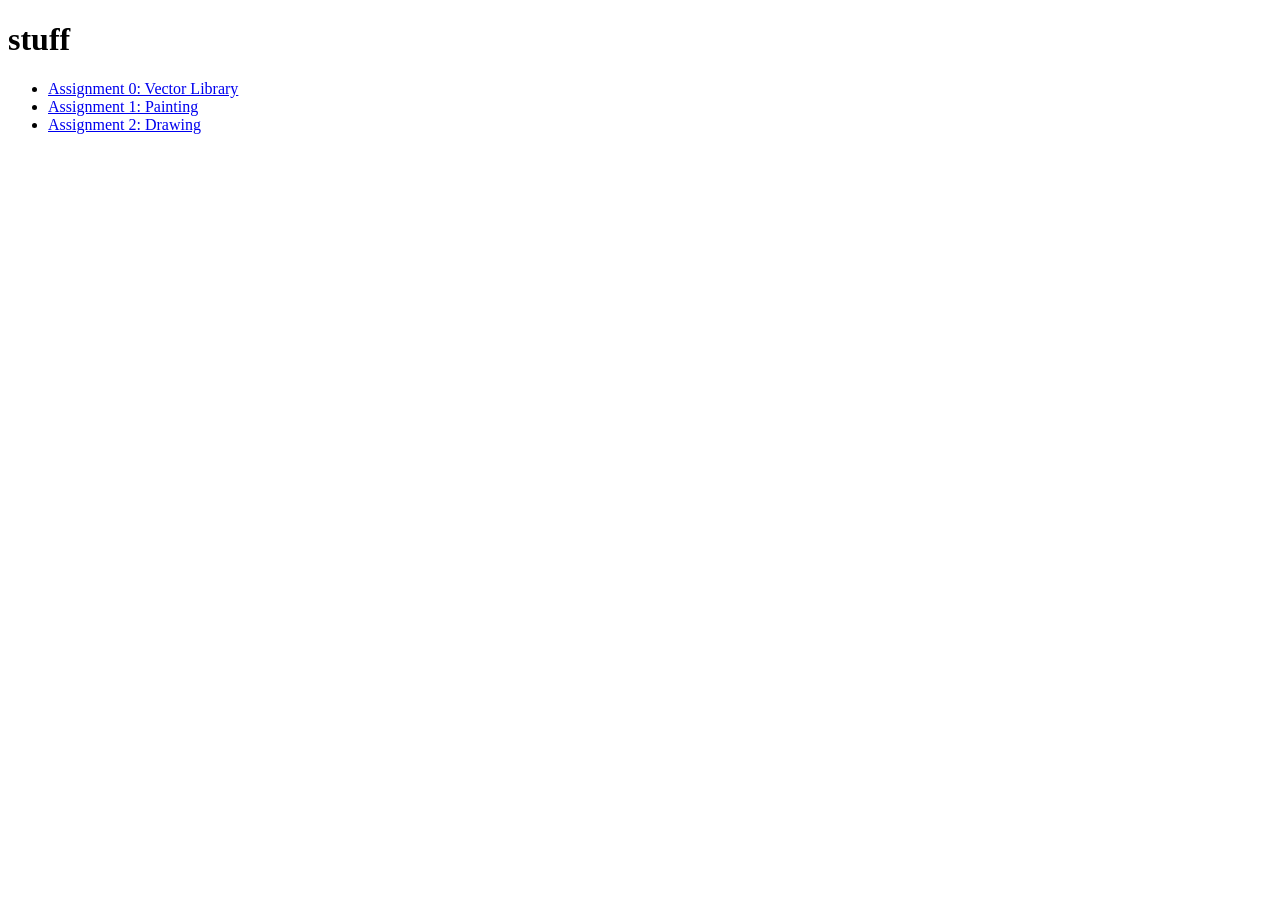
==== index.html @ 28d20697 "complete asgn2" ====
<!DOCTYPE html>
<html>
<head>
    <title>My CSE-160 Assignments</title>
</head>
<body>
    <h1>stuff</h1>
    <ul>
        <!-- Remember to use use relative paths to your html files so it works both locally and on Github Pages -->
        <li><a href="asgn0/asgn0.html">Assignment 0: Vector Library</a></li>
        <li><a href="asgn1/asgn1.html">Assignment 1: Painting</a></li>
        <li><a href="asgn2/asgn2.html">Assignment 2: Drawing</a></li>
        <!-- et cetera. Remember to add a new link for each assignment. -->
        <!-- Feel free to customize your index.html however you want! -->
    </ul>
</body>
</html>
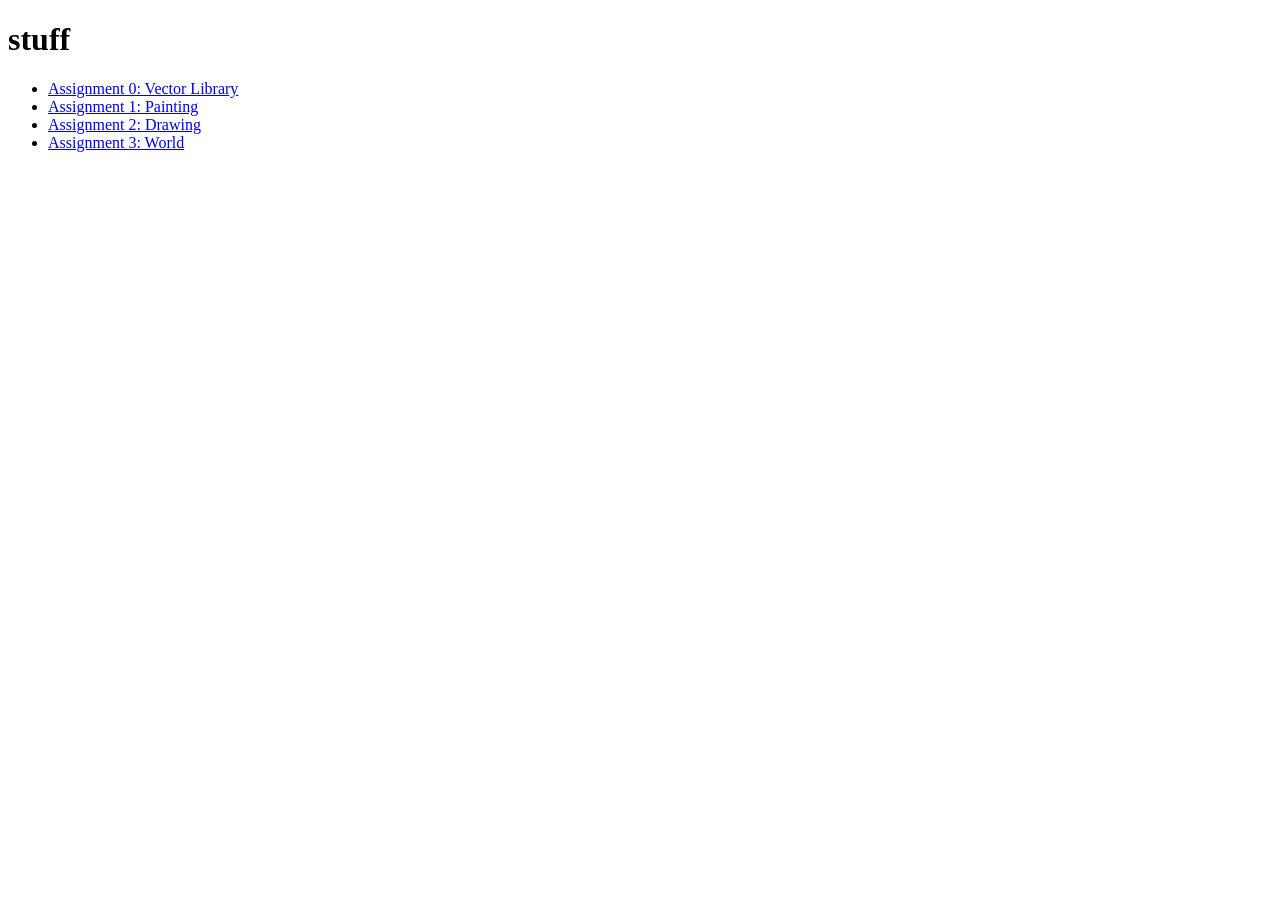
==== commit 189784e9: "completed asgn3" ====
--- a/index.html
+++ b/index.html
@@ -10,7 +10,7 @@
         <li><a href="asgn0/asgn0.html">Assignment 0: Vector Library</a></li>
         <li><a href="asgn1/asgn1.html">Assignment 1: Painting</a></li>
         <li><a href="asgn2/asgn2.html">Assignment 2: Drawing</a></li>
-        <!-- et cetera. Remember to add a new link for each assignment. -->
+        <li><a href="asgn3/World.html">Assignment 3: World</a></li>
         <!-- Feel free to customize your index.html however you want! -->
     </ul>
 </body>
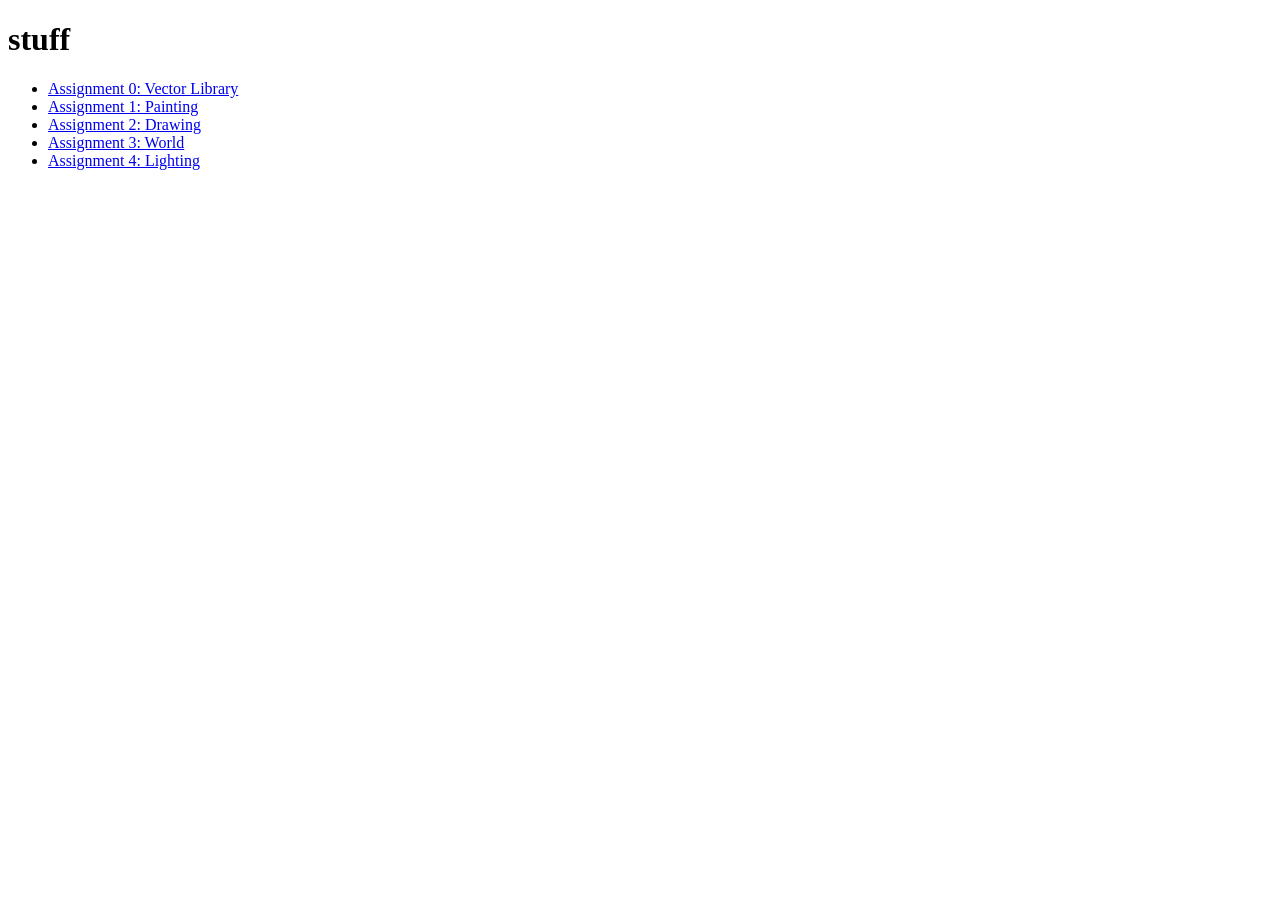
==== commit 68c9f5bf: "Merge pull request #1 from camci122003-code/main asgn 4 completed" ====
--- a/index.html
+++ b/index.html
@@ -11,6 +11,7 @@
         <li><a href="asgn1/asgn1.html">Assignment 1: Painting</a></li>
         <li><a href="asgn2/asgn2.html">Assignment 2: Drawing</a></li>
         <li><a href="asgn3/World.html">Assignment 3: World</a></li>
+        <li><a href="asgn4/asgn4.html">Assignment 4: Lighting</a></li>
         <!-- Feel free to customize your index.html however you want! -->
     </ul>
 </body>
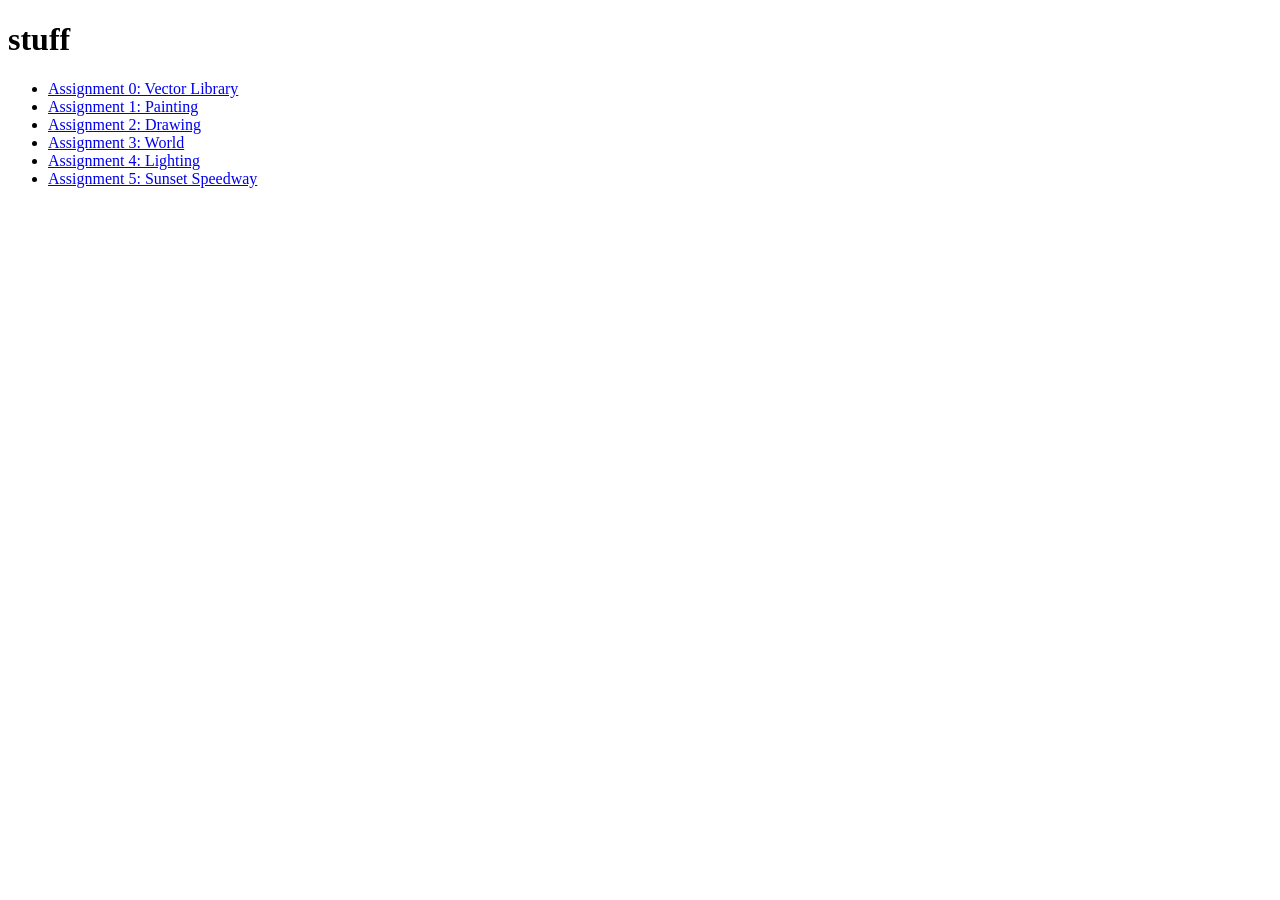
==== commit 2a774ca9: "Update index.html" ====
--- a/index.html
+++ b/index.html
@@ -12,6 +12,7 @@
         <li><a href="asgn2/asgn2.html">Assignment 2: Drawing</a></li>
         <li><a href="asgn3/World.html">Assignment 3: World</a></li>
         <li><a href="asgn4/asgn4.html">Assignment 4: Lighting</a></li>
+        <li><a href="asgn5/race-track-sunset/index.html">Assignment 5: Sunset Speedway</a></li>
         <!-- Feel free to customize your index.html however you want! -->
     </ul>
 </body>
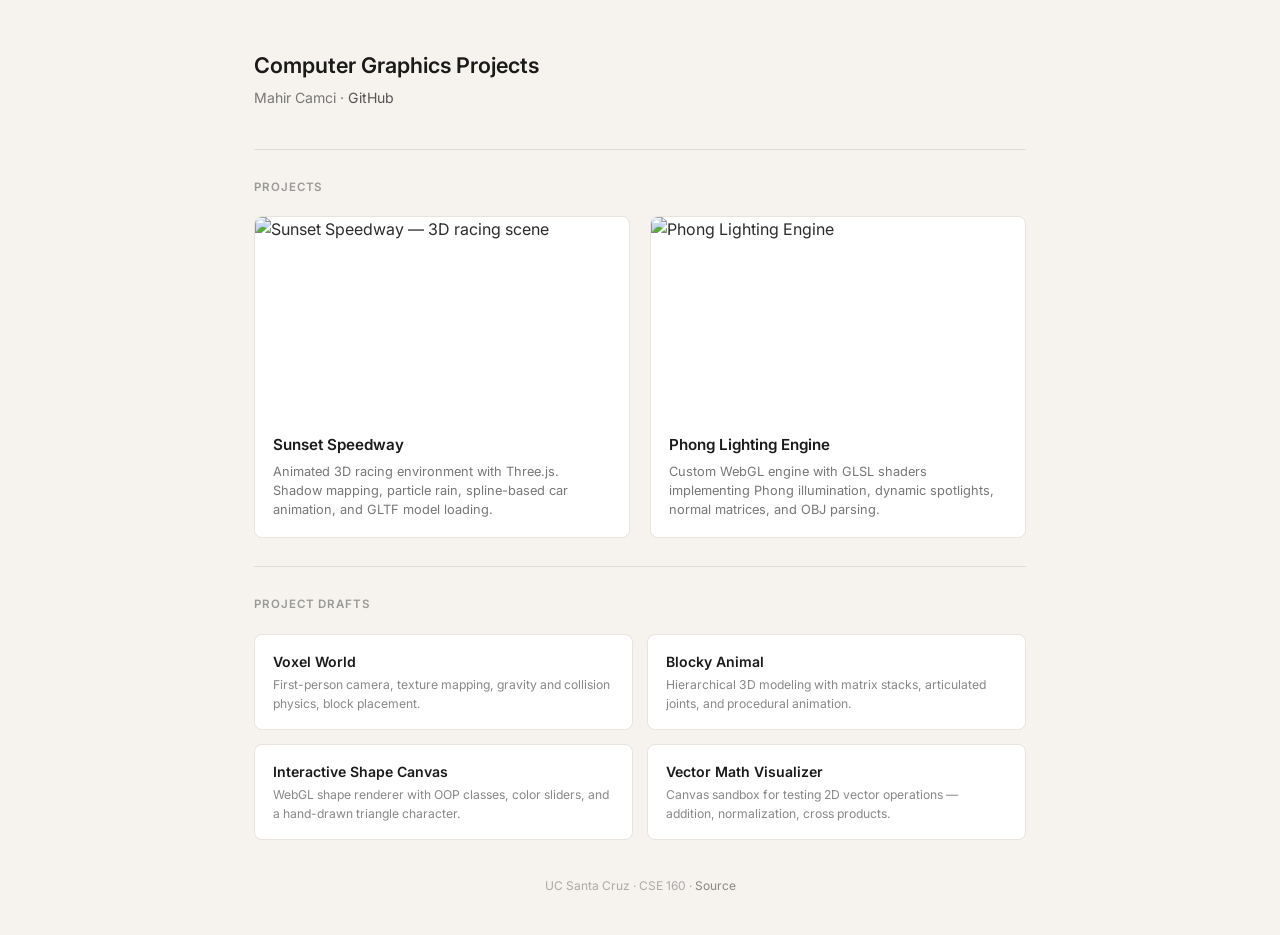
==== commit 94a82f3d: "file names changed and added a main readme" ====
--- a/index.html
+++ b/index.html
@@ -1,19 +1,230 @@
 <!DOCTYPE html>
-<html>
+<html lang="en">
 <head>
-    <title>My CSE-160 Assignments</title>
+  <meta charset="utf-8" />
+  <meta name="viewport" content="width=device-width, initial-scale=1.0" />
+  <title>Mahir Camci — Computer Graphics Projects</title>
+  <link rel="preconnect" href="https://fonts.googleapis.com" />
+  <link rel="preconnect" href="https://fonts.gstatic.com" crossorigin />
+  <link href="https://fonts.googleapis.com/css2?family=Inter:wght@400;500;600&display=swap" rel="stylesheet" />
+  <style>
+    *, *::before, *::after { margin: 0; padding: 0; box-sizing: border-box; }
+
+    body {
+      font-family: 'Inter', sans-serif;
+      background: #f6f3ee;
+      color: #2c2c2c;
+      line-height: 1.6;
+    }
+
+    .container {
+      max-width: 820px;
+      margin: 0 auto;
+      padding: 0 24px;
+    }
+
+    /* ── Header ────────────────────────────── */
+    header {
+      padding: 48px 0 12px;
+    }
+
+    header h1 {
+      font-size: 1.35rem;
+      font-weight: 600;
+      color: #1a1a1a;
+    }
+
+    header p {
+      font-size: 0.88rem;
+      color: #777;
+      margin-top: 4px;
+    }
+
+    header a {
+      color: #555;
+      text-decoration: none;
+    }
+
+    header a:hover { text-decoration: underline; }
+
+    hr {
+      border: none;
+      border-top: 1px solid #e0dcd5;
+      margin: 28px 0;
+    }
+
+    /* ── Section Labels ────────────────────── */
+    .section-label {
+      font-size: 0.72rem;
+      font-weight: 600;
+      text-transform: uppercase;
+      letter-spacing: 0.08em;
+      color: #999;
+      margin-bottom: 20px;
+    }
+
+    /* ── Featured Projects (asgn 4 & 5) ──── */
+    .featured {
+      display: grid;
+      grid-template-columns: 1fr 1fr;
+      gap: 20px;
+      margin-bottom: 16px;
+    }
+
+    .featured-card {
+      text-decoration: none;
+      color: inherit;
+      display: block;
+      border-radius: 8px;
+      overflow: hidden;
+      background: #fff;
+      border: 1px solid #e8e4dd;
+      transition: box-shadow 0.25s, transform 0.25s;
+    }
+
+    .featured-card:hover {
+      transform: translateY(-3px);
+      box-shadow: 0 6px 20px rgba(0,0,0,0.07);
+    }
+
+    .featured-card img {
+      width: 100%;
+      height: 200px;
+      object-fit: cover;
+      display: block;
+    }
+
+    .featured-card-body {
+      padding: 16px 18px 18px;
+    }
+
+    .featured-card-body h3 {
+      font-size: 0.95rem;
+      font-weight: 600;
+      color: #1a1a1a;
+      margin-bottom: 4px;
+    }
+
+    .featured-card-body p {
+      font-size: 0.8rem;
+      color: #777;
+      line-height: 1.5;
+    }
+
+    /* ── Drafts (asgn 0–3) ─────────────────── */
+    .drafts {
+      display: grid;
+      grid-template-columns: 1fr 1fr;
+      gap: 14px;
+      margin-bottom: 16px;
+    }
+
+    .draft-card {
+      text-decoration: none;
+      color: inherit;
+      display: block;
+      padding: 16px 18px;
+      border-radius: 8px;
+      background: #fff;
+      border: 1px solid #e8e4dd;
+      transition: box-shadow 0.25s, transform 0.25s;
+    }
+
+    .draft-card:hover {
+      transform: translateY(-2px);
+      box-shadow: 0 4px 14px rgba(0,0,0,0.06);
+    }
+
+    .draft-card h4 {
+      font-size: 0.88rem;
+      font-weight: 600;
+      color: #1a1a1a;
+      margin-bottom: 3px;
+    }
+
+    .draft-card p {
+      font-size: 0.76rem;
+      color: #888;
+      line-height: 1.5;
+    }
+
+    /* ── Footer ────────────────────────────── */
+    footer {
+      padding: 20px 0 40px;
+      text-align: center;
+      font-size: 0.75rem;
+      color: #aaa;
+    }
+
+    footer a {
+      color: #888;
+      text-decoration: none;
+    }
+
+    footer a:hover { text-decoration: underline; }
+
+    /* ── Responsive ────────────────────────── */
+    @media (max-width: 600px) {
+      .featured, .drafts {
+        grid-template-columns: 1fr;
+      }
+
+      header { padding: 32px 0 8px; }
+    }
+  </style>
 </head>
 <body>
-    <h1>stuff</h1>
-    <ul>
-        <!-- Remember to use use relative paths to your html files so it works both locally and on Github Pages -->
-        <li><a href="asgn0/asgn0.html">Assignment 0: Vector Library</a></li>
-        <li><a href="asgn1/asgn1.html">Assignment 1: Painting</a></li>
-        <li><a href="asgn2/asgn2.html">Assignment 2: Drawing</a></li>
-        <li><a href="asgn3/World.html">Assignment 3: World</a></li>
-        <li><a href="asgn4/asgn4.html">Assignment 4: Lighting</a></li>
-        <li><a href="asgn5/race-track-sunset/index.html">Assignment 5: Sunset Speedway</a></li>
-        <!-- Feel free to customize your index.html however you want! -->
-    </ul>
+  <div class="container">
+    <header>
+      <h1>Computer Graphics Projects</h1>
+      <p>Mahir Camci · <a href="https://github.com/camcimahir/CSE-160" target="_blank" rel="noopener">GitHub</a></p>
+    </header>
+
+    <hr />
+
+    <div class="section-label">Projects</div>
+    <div class="featured">
+      <a href="sunset-speedway/race-track-sunset/index.html" class="featured-card">
+        <img src="images/speedway-preview.png" alt="Sunset Speedway — 3D racing scene" />
+        <div class="featured-card-body">
+          <h3>Sunset Speedway</h3>
+          <p>Animated 3D racing environment with Three.js. Shadow mapping, particle rain, spline-based car animation, and GLTF model loading.</p>
+        </div>
+      </a>
+      <a href="lighting-engine/asgn4.html" class="featured-card">
+        <img src="images/lighting-preview.png" alt="Phong Lighting Engine" />
+        <div class="featured-card-body">
+          <h3>Phong Lighting Engine</h3>
+          <p>Custom WebGL engine with GLSL shaders implementing Phong illumination, dynamic spotlights, normal matrices, and OBJ parsing.</p>
+        </div>
+      </a>
+    </div>
+
+    <hr />
+
+    <div class="section-label">Project Drafts</div>
+    <div class="drafts">
+      <a href="voxel-world/World.html" class="draft-card">
+        <h4>Voxel World</h4>
+        <p>First-person camera, texture mapping, gravity and collision physics, block placement.</p>
+      </a>
+      <a href="blocky-animal/asgn2.html" class="draft-card">
+        <h4>Blocky Animal</h4>
+        <p>Hierarchical 3D modeling with matrix stacks, articulated joints, and procedural animation.</p>
+      </a>
+      <a href="shape-canvas/asgn1.html" class="draft-card">
+        <h4>Interactive Shape Canvas</h4>
+        <p>WebGL shape renderer with OOP classes, color sliders, and a hand-drawn triangle character.</p>
+      </a>
+      <a href="vector-visualizer/asgn0.html" class="draft-card">
+        <h4>Vector Math Visualizer</h4>
+        <p>Canvas sandbox for testing 2D vector operations — addition, normalization, cross products.</p>
+      </a>
+    </div>
+
+    <footer>
+      <p>UC Santa Cruz · CSE 160 · <a href="https://github.com/camcimahir/CSE-160" target="_blank" rel="noopener">Source</a></p>
+    </footer>
+  </div>
 </body>
 </html>
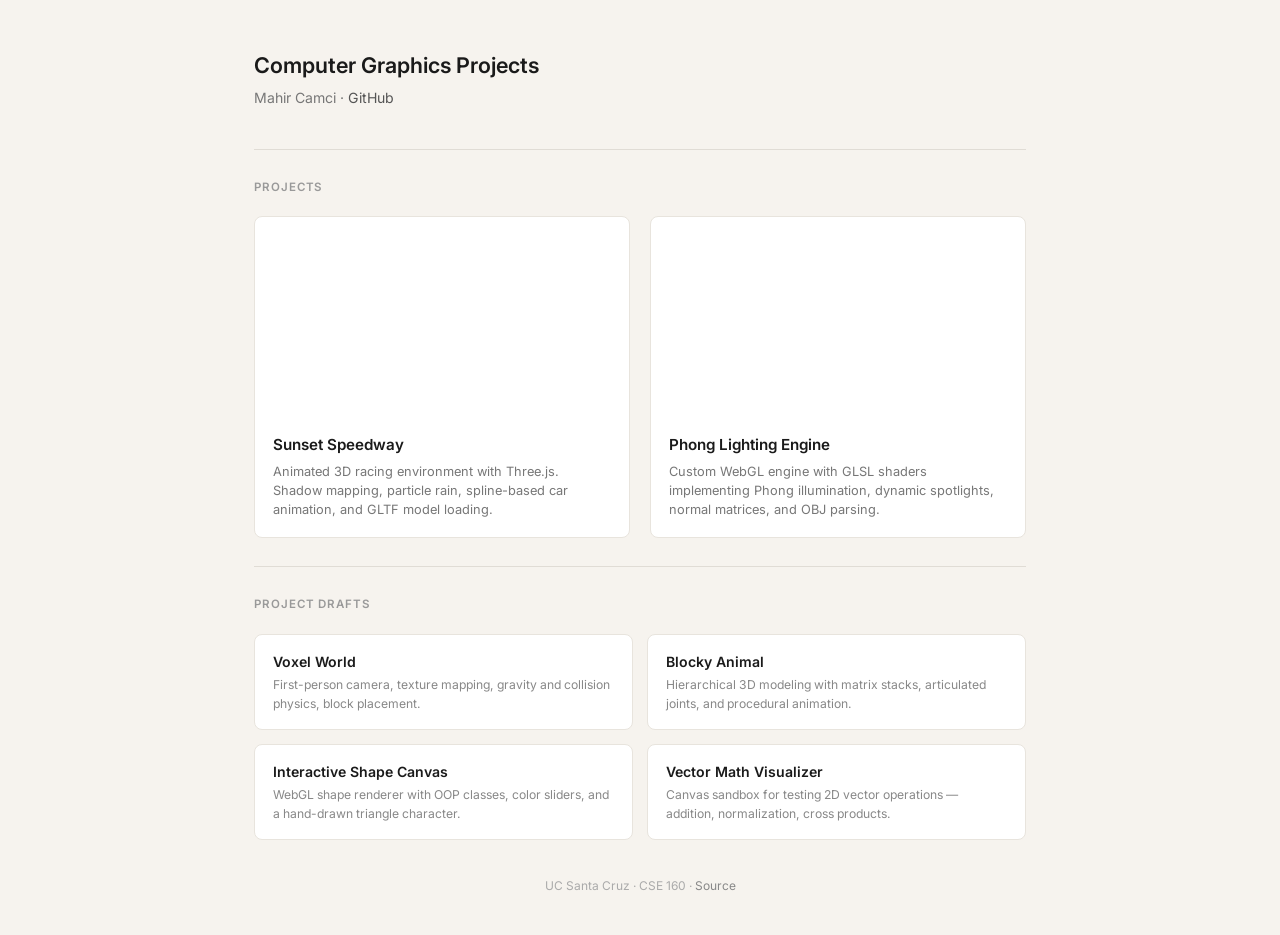
==== commit c1da9d65: "name changes" ====
--- a/index.html
+++ b/index.html
@@ -87,7 +87,8 @@
       box-shadow: 0 6px 20px rgba(0,0,0,0.07);
     }
 
-    .featured-card img {
+    .featured-card img,
+    .featured-card video {
       width: 100%;
       height: 200px;
       object-fit: cover;
@@ -177,7 +178,7 @@
   <div class="container">
     <header>
       <h1>Computer Graphics Projects</h1>
-      <p>Mahir Camci · <a href="https://github.com/camcimahir/CSE-160" target="_blank" rel="noopener">GitHub</a></p>
+      <p>Mahir Camci · <a href="https://github.com/camcimahir/computer-graphics" target="_blank" rel="noopener">GitHub</a></p>
     </header>
 
     <hr />
@@ -185,14 +186,14 @@
     <div class="section-label">Projects</div>
     <div class="featured">
       <a href="sunset-speedway/race-track-sunset/index.html" class="featured-card">
-        <img src="images/speedway-preview.png" alt="Sunset Speedway — 3D racing scene" />
+        <video src="sunset-speedway.mp4" autoplay loop muted playsinline></video>
         <div class="featured-card-body">
           <h3>Sunset Speedway</h3>
           <p>Animated 3D racing environment with Three.js. Shadow mapping, particle rain, spline-based car animation, and GLTF model loading.</p>
         </div>
       </a>
       <a href="lighting-engine/asgn4.html" class="featured-card">
-        <img src="images/lighting-preview.png" alt="Phong Lighting Engine" />
+        <video src="lighting.mp4" autoplay loop muted playsinline></video>
         <div class="featured-card-body">
           <h3>Phong Lighting Engine</h3>
           <p>Custom WebGL engine with GLSL shaders implementing Phong illumination, dynamic spotlights, normal matrices, and OBJ parsing.</p>
@@ -223,7 +224,7 @@
     </div>
 
     <footer>
-      <p>UC Santa Cruz · CSE 160 · <a href="https://github.com/camcimahir/CSE-160" target="_blank" rel="noopener">Source</a></p>
+      <p>UC Santa Cruz · CSE 160 · <a href="https://github.com/camcimahir/computer-graphics" target="_blank" rel="noopener">Source</a></p>
     </footer>
   </div>
 </body>
